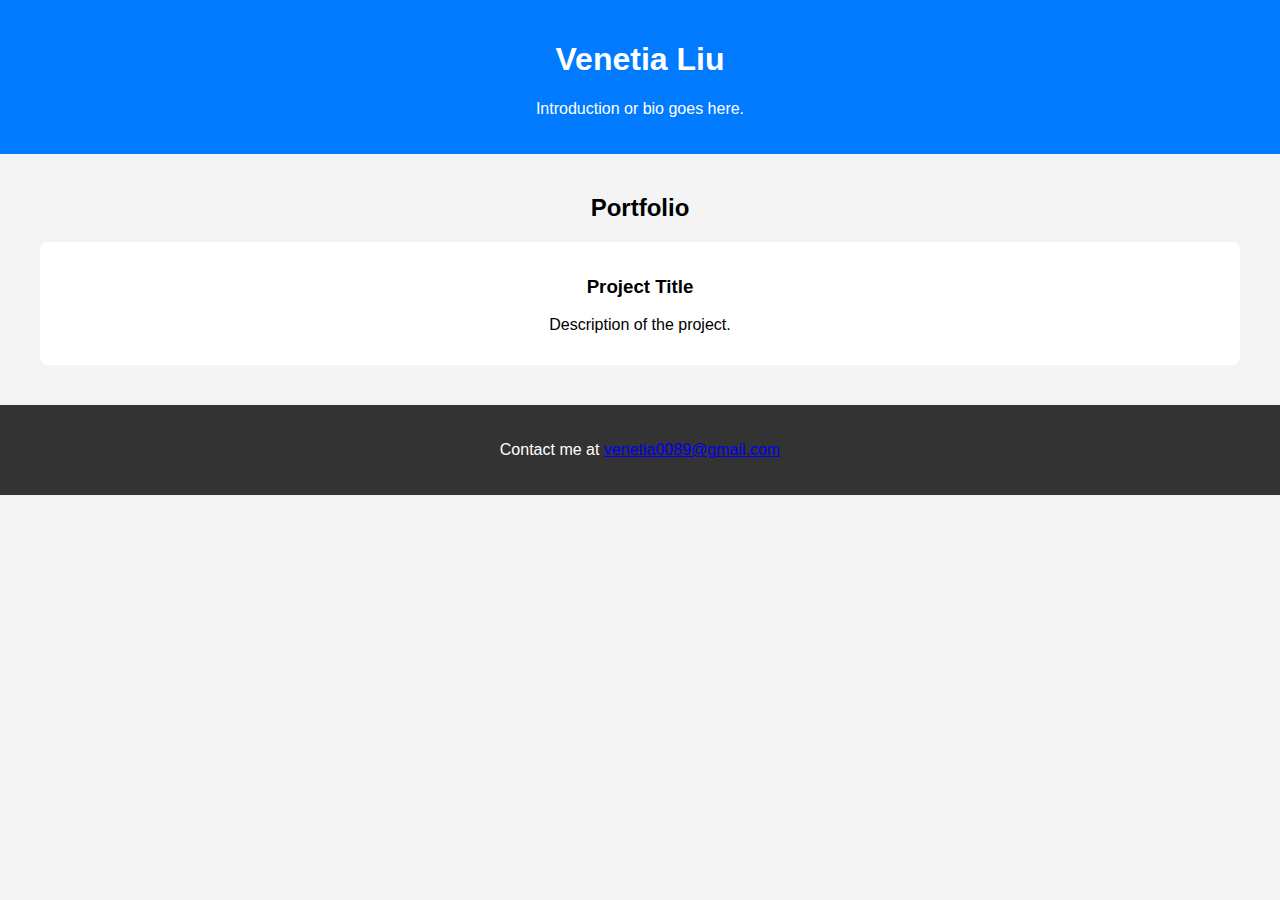
==== index.html @ ea6ca824 "Add files via upload" ====
<!DOCTYPE html>
<html lang="en">
<head>
    <meta charset="UTF-8">
    <meta name="viewport" content="width=device-width, initial-scale=1.0">
    <title>Venetia Liu - Portfolio</title>
    <link rel="stylesheet" href="app.css">
</head>
<body>
    <header>
        <h1>Venetia Liu</h1>
        <p>Introduction or bio goes here.</p>
    </header>
    <section id="portfolio">
        <h2>Portfolio</h2>
        <div class="project">
            <h3>Project Title</h3>
            <p>Description of the project.</p>
        </div>
    </section>
    <footer>
        <p>Contact me at <a href="mailto:your.email@example.com">venetia0089@gmail.com</a></p>
    </footer>
</body>

<script src="app.js"><script>

</html>
---- app.css ----
body {
    font-family: Arial, sans-serif;
    margin: 0;
    padding: 0;
    background: #f4f4f4;
}

header, section, footer {
    text-align: center;
    padding: 20px;
}

header {
    background: #007BFF;
    color: white;
}

.project {
    background: white;
    margin: 20px;
    padding: 15px;
    border-radius: 8px;
}

footer {
    background: #333;
    color: white;
}
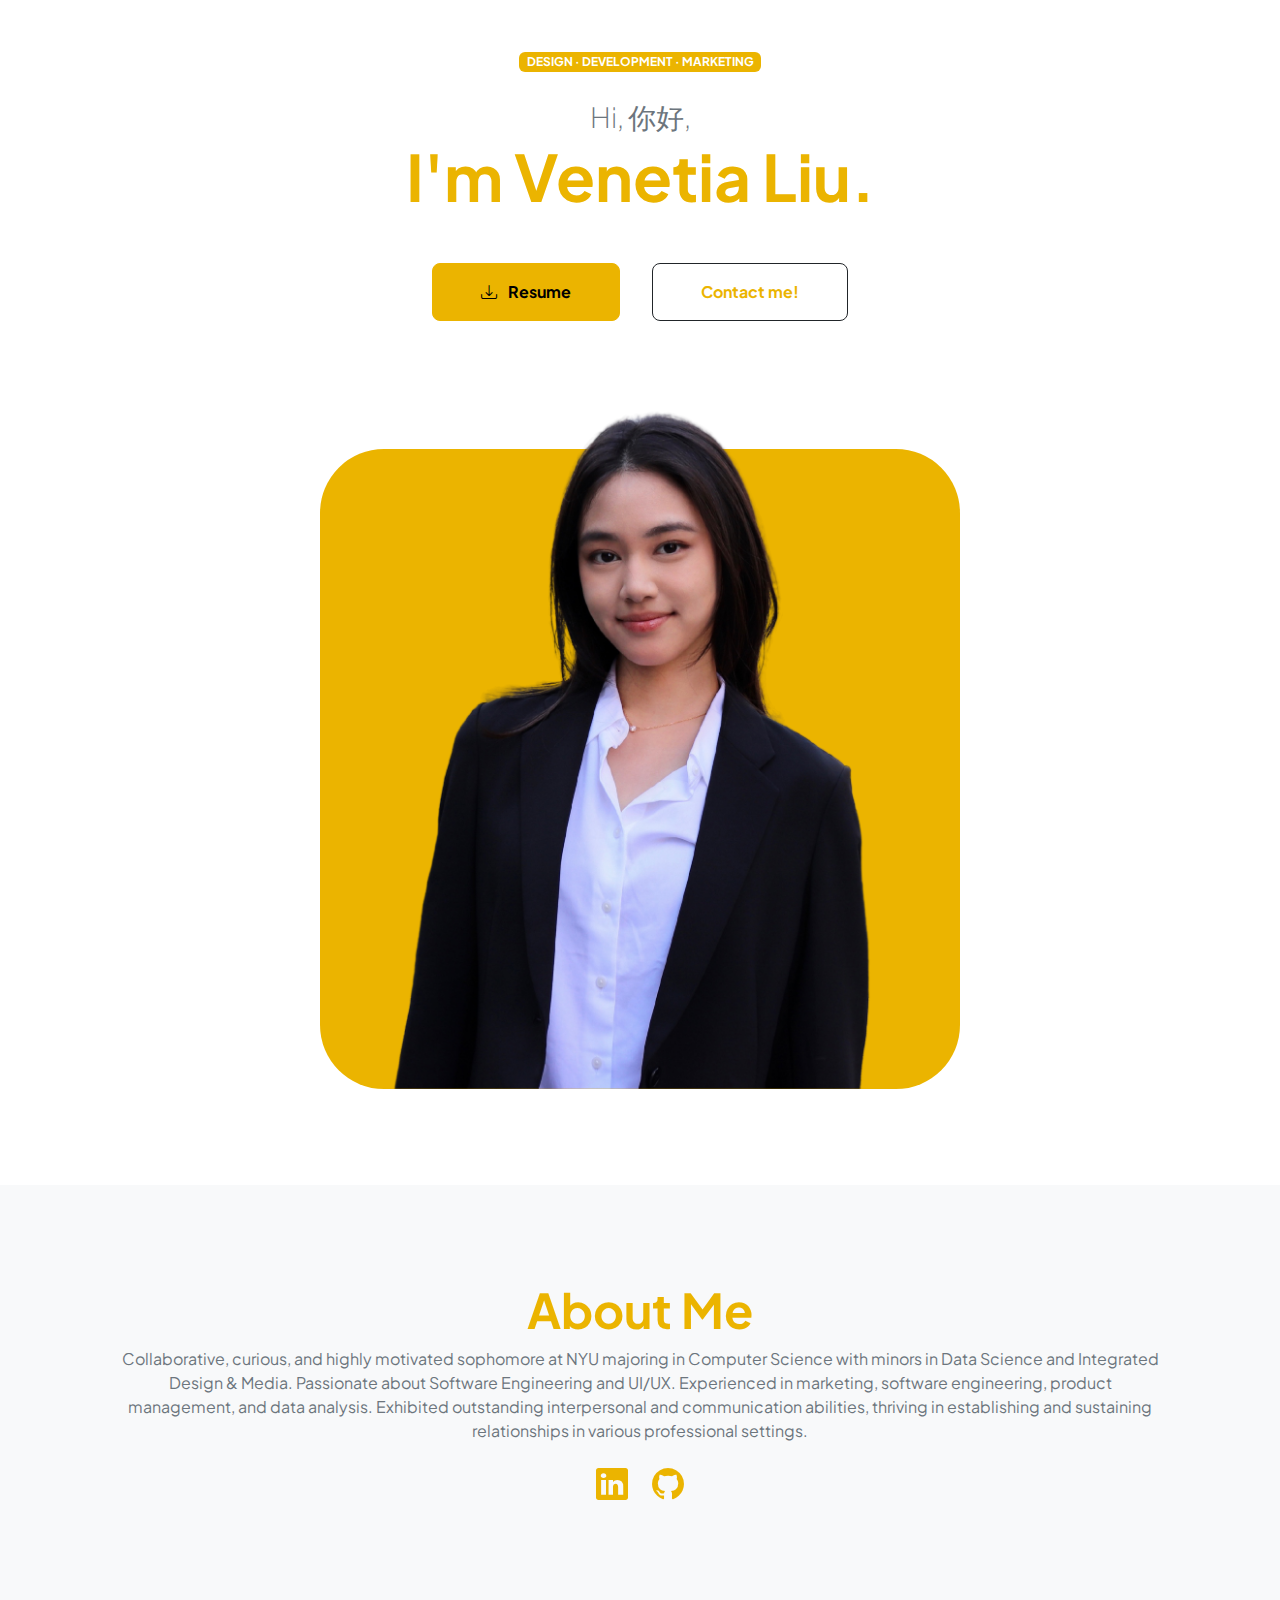
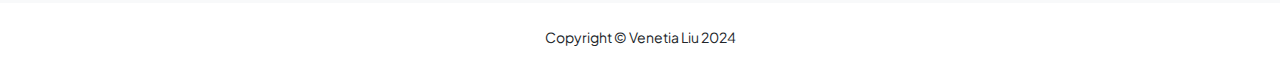
==== commit 18fe958d: "Add files via upload" ====
--- a/index.html
+++ b/index.html
@@ -1,28 +1,87 @@
 <!DOCTYPE html>
 <html lang="en">
-<head>
-    <meta charset="UTF-8">
-    <meta name="viewport" content="width=device-width, initial-scale=1.0">
-    <title>Venetia Liu - Portfolio</title>
-    <link rel="stylesheet" href="app.css">
-</head>
-<body>
-    <header>
-        <h1>Venetia Liu</h1>
-        <p>Introduction or bio goes here.</p>
-    </header>
-    <section id="portfolio">
-        <h2>Portfolio</h2>
-        <div class="project">
-            <h3>Project Title</h3>
-            <p>Description of the project.</p>
-        </div>
-    </section>
-    <footer>
-        <p>Contact me at <a href="mailto:your.email@example.com">venetia0089@gmail.com</a></p>
-    </footer>
-</body>
-
-<script src="app.js"><script>
-
+    <head>
+        <meta charset="utf-8" />
+        <meta name="viewport" content="width=device-width, initial-scale=1, shrink-to-fit=no" />
+        <meta name="description" content="" />
+        <meta name="author" content="" />
+        <title>Venetia Liu</title>
+        <!-- Favicon-->
+        <link rel="icon" type="image/x-icon" href="assets/favicon.ico" />
+        <!-- Custom Google font-->
+        <link rel="preconnect" href="https://fonts.googleapis.com" />
+        <link rel="preconnect" href="https://fonts.gstatic.com" crossorigin />
+        <link href="https://fonts.googleapis.com/css2?family=Plus+Jakarta+Sans:wght@100;200;300;400;500;600;700;800;900&amp;display=swap" rel="stylesheet" />
+        <!-- Bootstrap icons-->
+        <link href="https://cdn.jsdelivr.net/npm/bootstrap-icons@1.8.1/font/bootstrap-icons.css" rel="stylesheet" />
+        <!-- Core theme CSS (includes Bootstrap)-->
+        <link href="css/styles.css" rel="stylesheet" />
+    </head>
+    <body class="d-flex flex-column h-100">
+        <main class="flex-shrink-0">
+            <!-- Header-->
+            <header class="py-5">
+                <div class="container px-5 pb-5">
+                    <div class="row gx-5 align-items-center">
+                        <div class="col-xxl-5">
+                            <!-- Header text content-->
+                            <div class="text-center text-xxl-start">
+                                <div class="badge bg-gradient-primary-to-secondary text-white mb-4"><div class="text-uppercase">Design &middot; Development &middot; Marketing</div></div>
+                                <div class="fs-3 fw-light text-muted">Hi, 你好, </div>
+                                <h1 class="display-3 fw-bolder mb-5"><span>I'm Venetia Liu.</span></h1>
+                                <div class="d-grid gap-3 d-sm-flex justify-content-sm-center justify-content-xxl-start mb-3">
+                                    <a class="btn btn-primary btn-lg px-5 py-3 me-sm-3 fs-6 fw-bolder text-black" href="assets/resume.pdf" download>
+                                        <div class="d-inline-block bi bi-download me-2"></div>
+                                        Resume
+                                    </a>
+                                    <a class="btn btn-outline-dark btn-lg px-5 py-3 fs-6 fw-bolder"  href="mailto:vl2289@nyu.edu">Contact me!</a>
+                                </div>
+                            </div>
+                        </div>
+                        <div class="col-xxl-7">
+                            <!-- Header profile picture-->
+                            <div class="d-flex justify-content-center mt-5 mt-xxl-0">
+                                <div class="profile bg-gradient-primary-to-secondary">
+                                    <!-- TIP: For best results, use a photo with a transparent background like the demo example below-->
+                                    <!-- Watch a tutorial on how to do this on YouTube (link)-->
+                                    <img class="profile-img" src="assets/profile.png" alt="..." />
+                                </div>
+                            </div>
+                        </div>
+                    </div>
+                </div>
+            </header>
+            <!-- About Section-->
+            <section class="bg-light py-5">
+                <div class="container px-5">
+                    <div class="row gx-5 justify-content-center">
+                        <div class="col-xxl-8">
+                            <div class="text-center my-5">
+                                <h2 class="display-5 fw-bolder"><span class="text-gradient d-inline">About Me</span></h2>
+                                <p class="text-muted" class="fw-bold">Collaborative, curious, and highly motivated sophomore at NYU majoring in Computer Science with minors in Data Science and Integrated Design & Media. Passionate about Software Engineering and UI/UX. Experienced in marketing, software engineering, product management, and data analysis. Exhibited outstanding interpersonal and communication abilities, thriving in establishing and sustaining relationships in various professional settings.</p>
+                                <div class="d-flex justify-content-center fs-2 gap-4">
+                                    <a class="text-gradient" href="in/venetia-liu"><i class="bi bi-linkedin"></i></a>
+                                    <a class="text-gradient" href="github.com/venetialiu"><i class="bi bi-github"></i></a>
+                                </div>
+                            </div>
+                        </div>
+                    </div>
+                </div>
+            </section>
+        </main>
+        <!-- Footer-->
+        <footer class="bg-white py-4 mt-auto">
+            <div class="container px-5">
+                <div class="row align-items-center flex-column flex-sm-row">
+                    <div class="col text-center">
+                        <div class="small m-0">Copyright &copy; Venetia Liu 2024</div>
+                    </div>
+                </div>
+            </div>
+        </footer>
+        <!-- Bootstrap core JS-->
+        <script src="https://cdn.jsdelivr.net/npm/bootstrap@5.2.3/dist/js/bootstrap.bundle.min.js"></script>
+        <!-- Core theme JS-->
+        <script src="js/scripts.js"></script>
+    </body>
 </html>
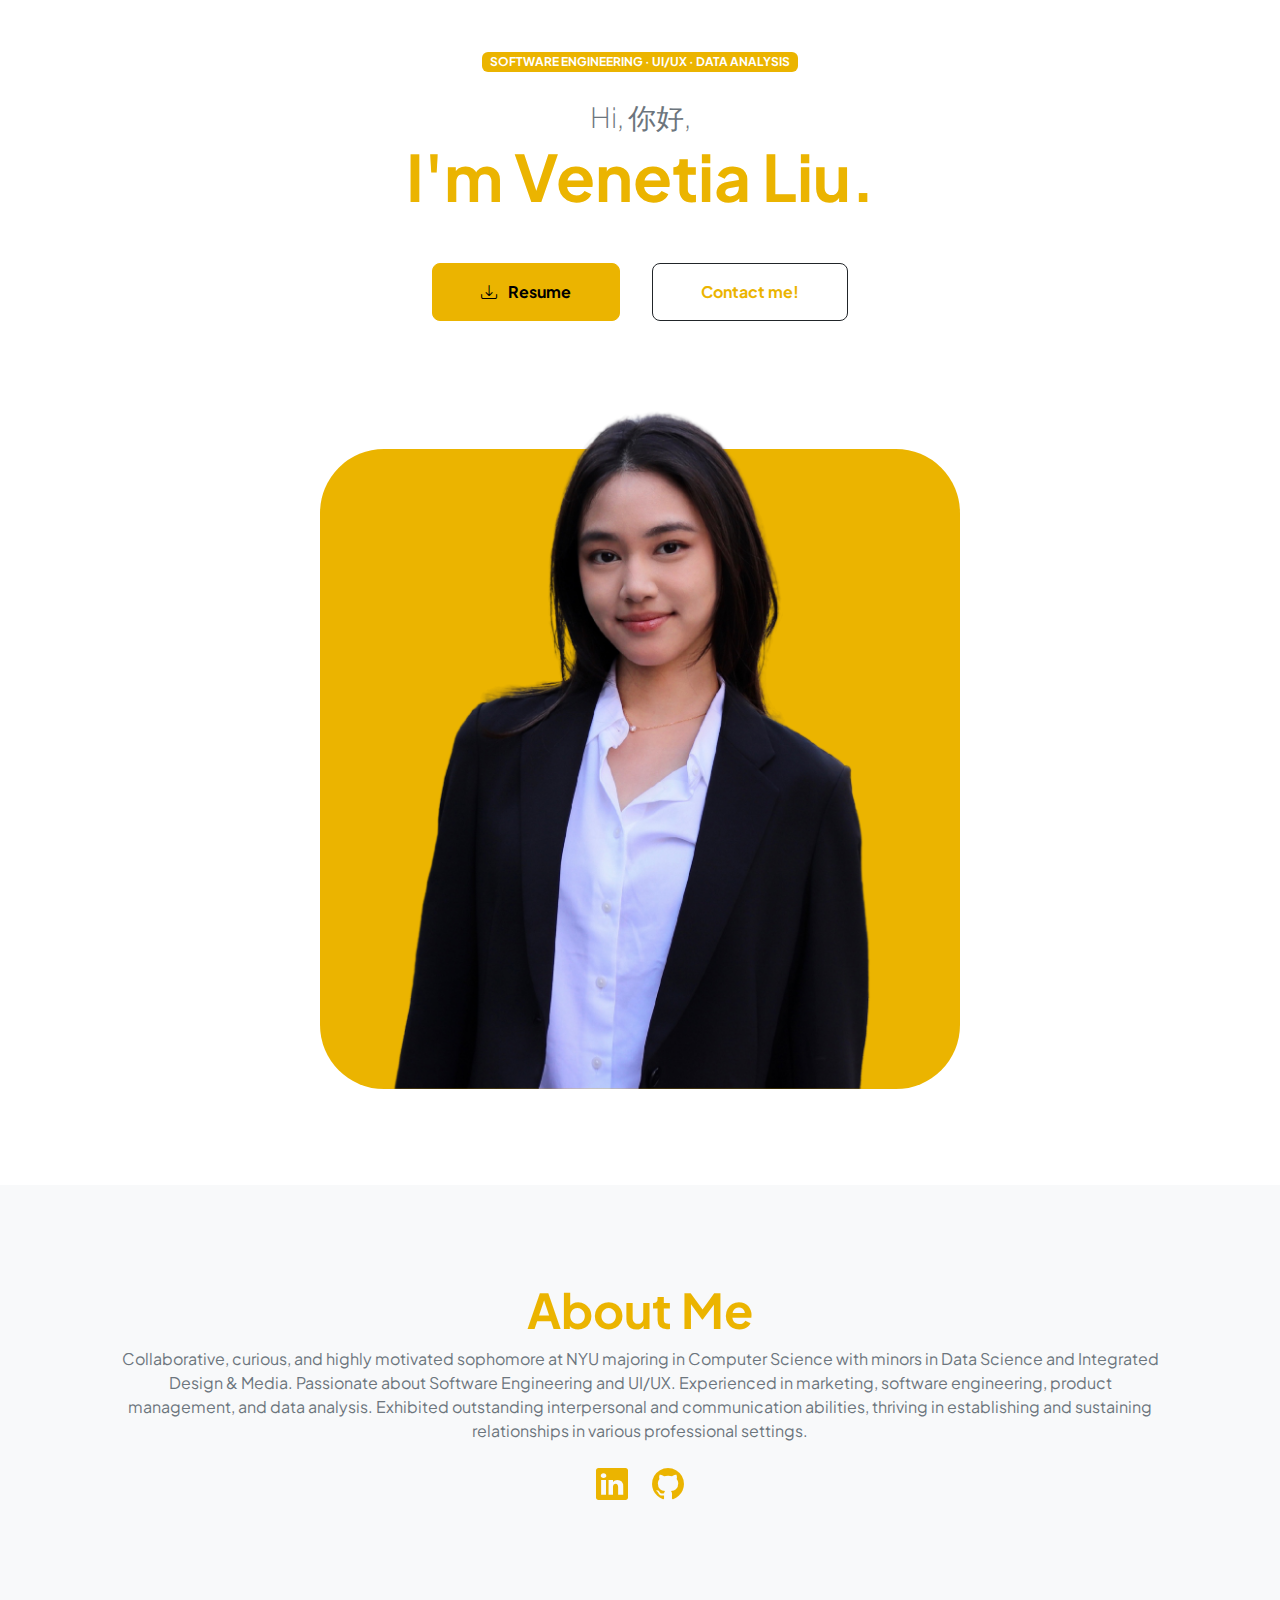
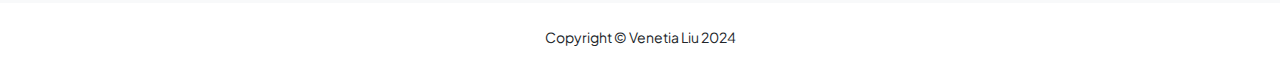
==== commit 5382fb00: "Add files via upload" ====
--- a/index.html
+++ b/index.html
@@ -26,11 +26,11 @@
                         <div class="col-xxl-5">
                             <!-- Header text content-->
                             <div class="text-center text-xxl-start">
-                                <div class="badge bg-gradient-primary-to-secondary text-white mb-4"><div class="text-uppercase">Design &middot; Development &middot; Marketing</div></div>
+                                <div class="badge bg-gradient-primary-to-secondary text-white mb-4"><div class="text-uppercase">Software Engineering &middot; UI/UX &middot; Data Analysis</div></div>
                                 <div class="fs-3 fw-light text-muted">Hi, 你好, </div>
                                 <h1 class="display-3 fw-bolder mb-5"><span>I'm Venetia Liu.</span></h1>
                                 <div class="d-grid gap-3 d-sm-flex justify-content-sm-center justify-content-xxl-start mb-3">
-                                    <a class="btn btn-primary btn-lg px-5 py-3 me-sm-3 fs-6 fw-bolder text-black" href="assets/resume.pdf" download>
+                                    <a class="btn btn-primary btn-lg px-5 py-3 me-sm-3 fs-6 fw-bolder text-black" href="assets/Resume.pdf" download>
                                         <div class="d-inline-block bi bi-download me-2"></div>
                                         Resume
                                     </a>
